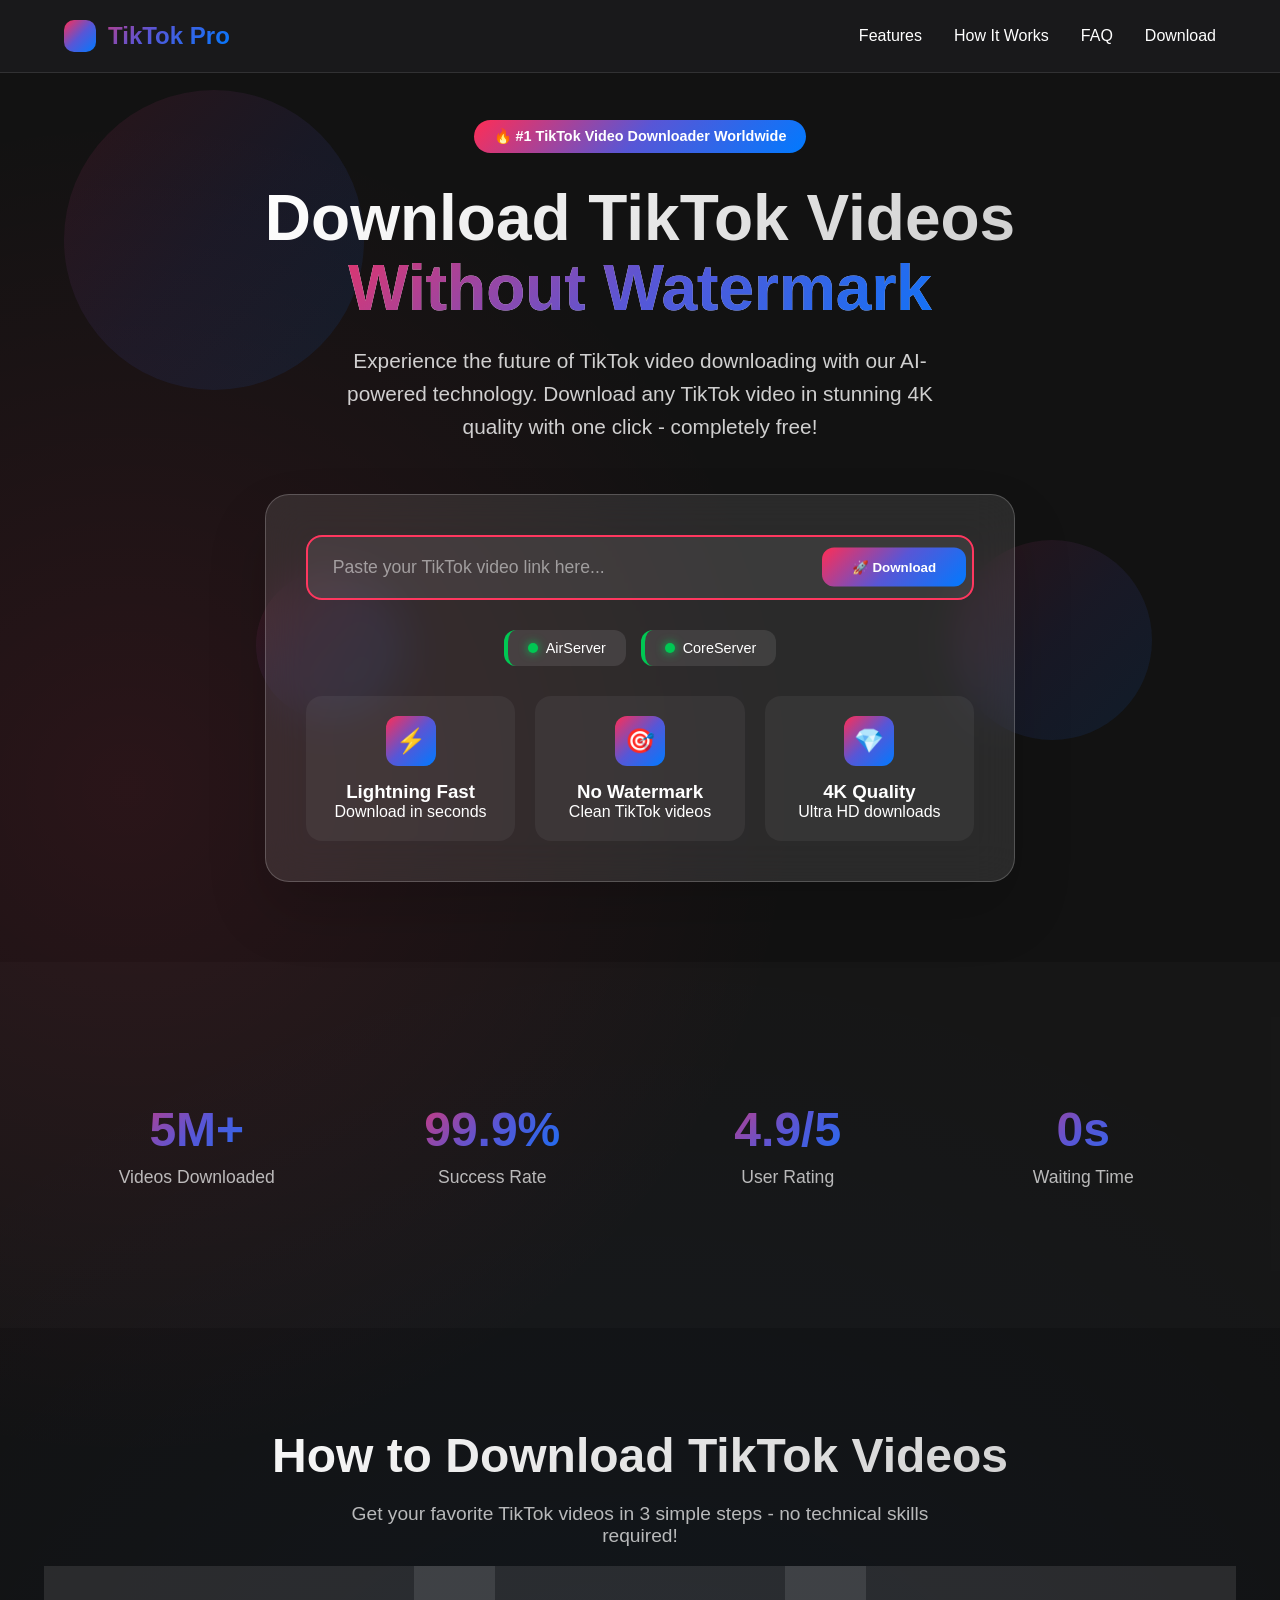
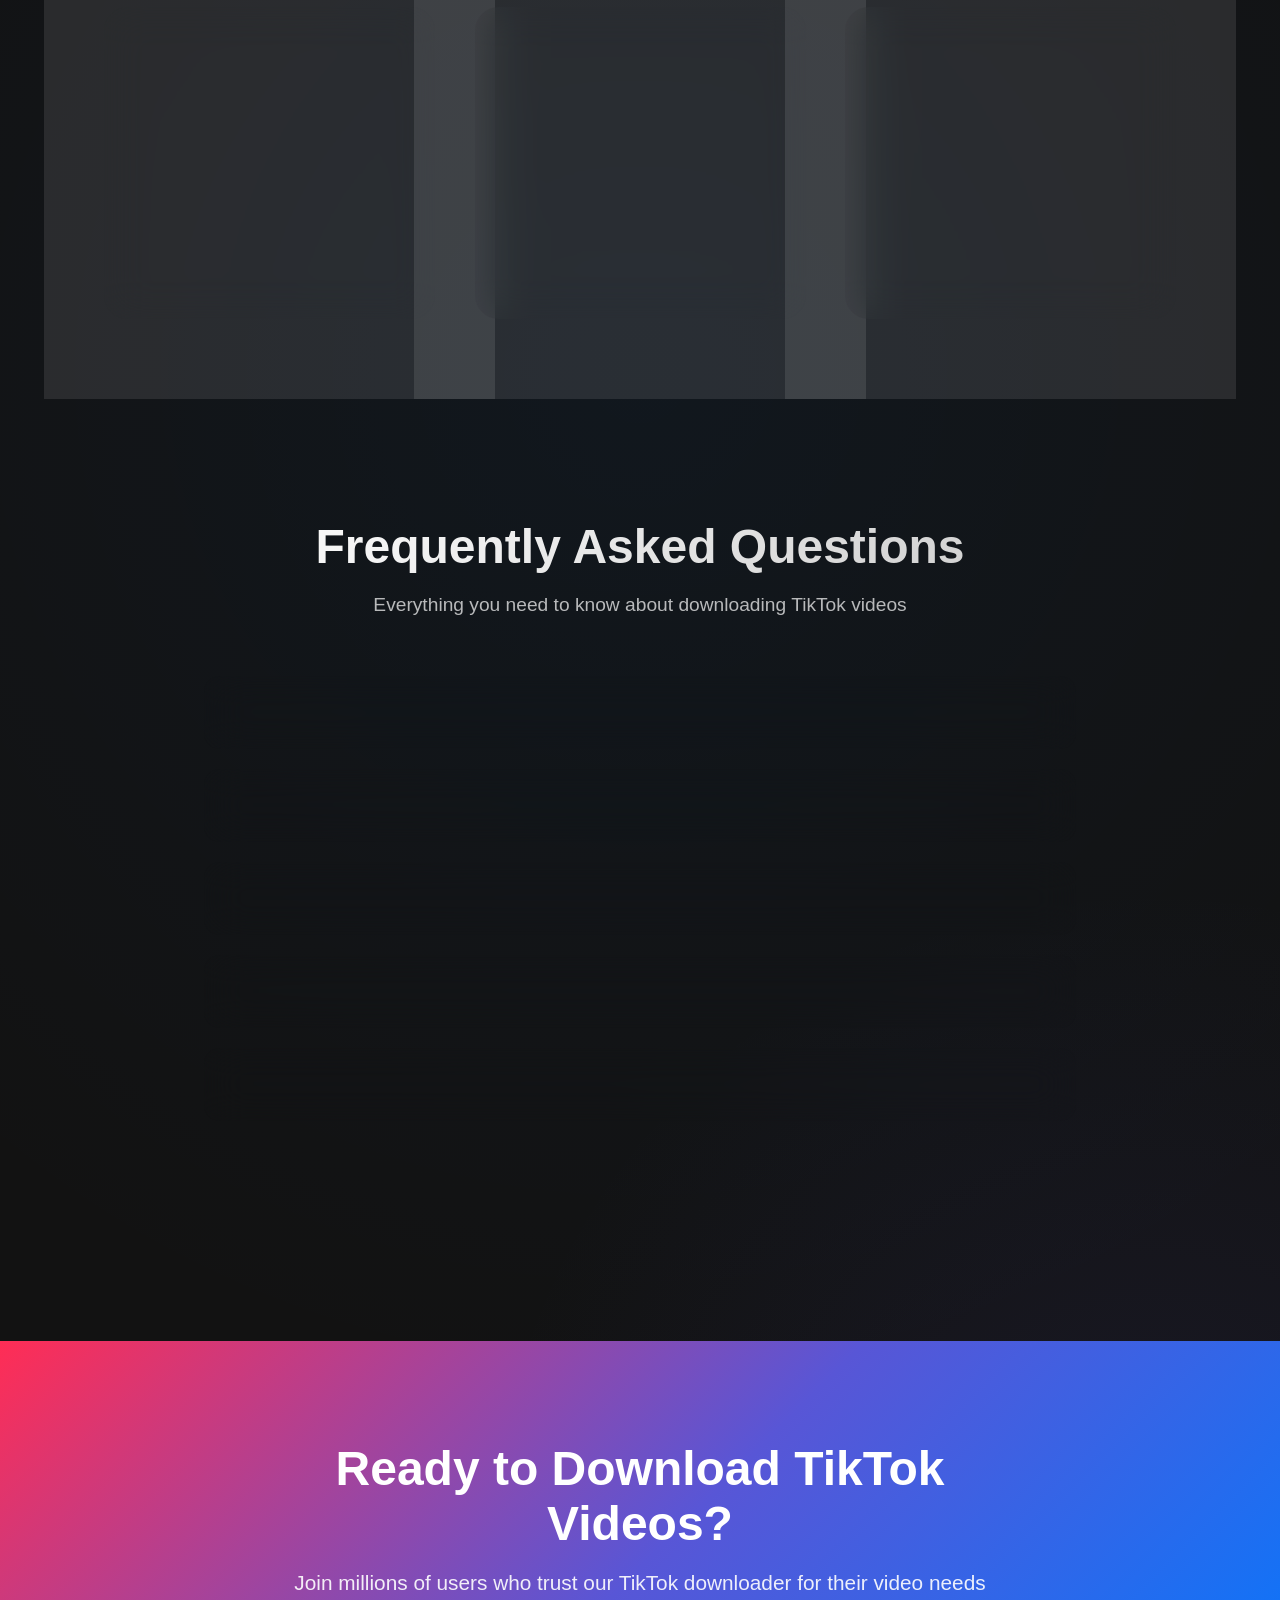
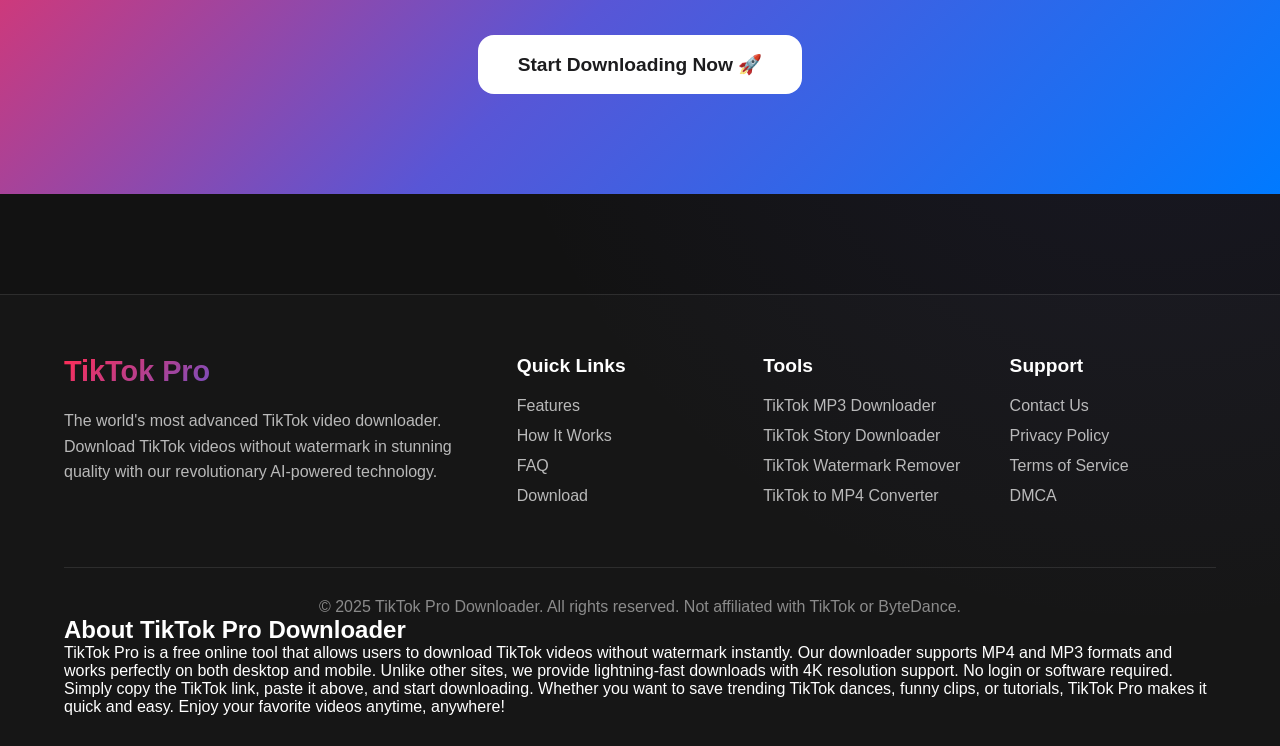
==== index.html @ abf9daca "Create index.html" ====
<!DOCTYPE html>
<html lang="en" dir="ltr">
<head>
    <!-- Google tag (gtag.js) -->
<script async src="https://www.googletagmanager.com/gtag/js?id=G-RECQMVKDXV"></script>
<script>
  window.dataLayer = window.dataLayer || [];
  function gtag(){dataLayer.push(arguments);}
  gtag('js', new Date());

  gtag('config', 'G-RECQMVKDXV');
</script>
    <meta name="google-site-verification" content="lVMtkhJx00oUNc1hNeSkJtUrA5D8DQFoH2conZ3Y4zc" />
    <meta charset="UTF-8">
    <meta name="viewport" content="width=device-width, initial-scale=1.0">
    <meta name="description" content="Revolutionary TikTok Video Downloader - Download TikTok videos without watermark in 4K Ultra HD quality. Fastest TikTok to MP4 converter with AI-powered technology. Save TikTok videos with one click - No limits, no registration, completely free!">
    <meta name="keywords" content="tiktok downloader, tiktok video downloader, tiktok to mp4, download tiktok videos, download tiktok video, tiktok mp4 downloader, tiktok mp4 download, save tiktok video, tiktok download without watermark, tiktokto mp4, tiktokdownloadvideo, sss tiktoj, snaptik spp, save tik tok com, load video tiktok, downloadtiktok com, downloaders tik tok, tiktok free download, tiktok watermark remover free, download tiktok video without watermark, download tiktok without water, dow tiktok without watermark, daolnwod tiktok, save tiktok without watermark, downl9ad tiktok, dow video tiktok, snaptik tiktok downloader, tiktok to mp3, save tiktok video, down video tiktok, tiktok downloader no watermark, snaptiktok, downl9ad tiktok, sss tiktok, tiktok to mp4, remove tiktok watermark free, tiktok download pc, tiktok saver, tiktok downloader app, save tiktok, download tiktok without watermark, tiktok watermark remover, tiktok download video, download video tiktok, tiktokvideodownload com, tik video download, tik tokvideo download, tik tok video dow, tik tik downloader, download tik videos, daolnwod tiktok video, tiktokvideodownload, snaptiks, downloadtiktokvideo com, tiktok dow, snap tik, tiktokdownload, download tiktok video, tiktok video downloader, sss tiktok download, ssstiktok download, sss tik tok, tikmate, ssstiktok hd, tikmate hd, tiktok downloader hd, tiktok mate, tikdownloader, tiktok video download hd, tiktok video download without watermark, tik tok video download, sss tiktok io, tiktok video download 4k">
    <meta name="author" content="TikTok Pro Downloader">
    <title>🚀 TikTok Pro Downloader - Download TikTok Videos in 4K Without Watermark</title>
    
    <!-- Structured Data for SEO -->
    <script type="application/ld+json">
    {
        "@context": "https://schema.org",
        "@type": "WebApplication",
        "name": "TikTok Pro Downloader",
        "description": "Revolutionary TikTok Video Downloader with AI-powered technology. Download TikTok videos without watermark in 4K Ultra HD quality",
        "applicationCategory": "UtilityApplication",
        "operatingSystem": "Any",
        "offers": {
            "@type": "Offer",
            "price": "0",
            "priceCurrency": "USD"
        },
        "aggregateRating": {
            "@type": "AggregateRating",
            "ratingValue": "4.9",
            "ratingCount": "15842"
        }
    }
    </script>

    <style>
        :root {
            --primary: #FF2D55;
            --secondary: #5856D6;
            --accent: #FF375F;
            --dark: #1C1C1E;
            --darker: #121212;
            --light: #F2F2F7;
            --gradient: linear-gradient(135deg, #FF2D55 0%, #5856D6 50%, #007AFF 100%);
            --glass: rgba(255, 255, 255, 0.1);
            --glass-border: rgba(255, 255, 255, 0.2);
            --shadow: 0 20px 40px rgba(0, 0, 0, 0.1);
            --shadow-lg: 0 30px 60px rgba(0, 0, 0, 0.15);
        }

        * {
            margin: 0;
            padding: 0;
            box-sizing: border-box;
            font-family: 'SF Pro Display', -apple-system, BlinkMacSystemFont, 'Segoe UI', Roboto, sans-serif;
        }

        body {
            background: var(--darker);
            color: white;
            min-height: 100vh;
            overflow-x: hidden;
            background-image: 
                radial-gradient(circle at 10% 20%, rgba(255, 45, 85, 0.1) 0%, transparent 20%),
                radial-gradient(circle at 90% 80%, rgba(88, 86, 214, 0.1) 0%, transparent 20%),
                radial-gradient(circle at 50% 50%, rgba(0, 122, 255, 0.05) 0%, transparent 50%);
        }

        /* Floating Background Elements */
        .floating-elements {
            position: fixed;
            top: 0;
            left: 0;
            width: 100%;
            height: 100%;
            pointer-events: none;
            z-index: -1;
        }

        .floating-element {
            position: absolute;
            background: var(--gradient);
            border-radius: 50%;
            opacity: 0.1;
            animation: float 20s infinite linear;
        }

        .floating-element:nth-child(1) { width: 300px; height: 300px; top: 10%; left: 5%; animation-delay: 0s; }
        .floating-element:nth-child(2) { width: 200px; height: 200px; top: 60%; right: 10%; animation-delay: -5s; }
        .floating-element:nth-child(3) { width: 150px; height: 150px; bottom: 20%; left: 20%; animation-delay: -10s; }

        @keyframes float {
            0%, 100% { transform: translateY(0px) rotate(0deg); }
            25% { transform: translateY(-20px) rotate(90deg); }
            50% { transform: translateY(0px) rotate(180deg); }
            75% { transform: translateY(20px) rotate(270deg); }
        }

        /* Glass Morphism Container */
        .glass-container {
            background: var(--glass);
            backdrop-filter: blur(20px);
            border: 1px solid var(--glass-border);
            border-radius: 24px;
            box-shadow: var(--shadow);
        }

        /* Header */
        .main-header {
            padding: 20px 5%;
            position: fixed;
            top: 0;
            width: 100%;
            z-index: 1000;
            background: rgba(28, 28, 30, 0.8);
            backdrop-filter: blur(20px);
            border-bottom: 1px solid rgba(255, 255, 255, 0.1);
        }

        .nav-container {
            max-width: 1400px;
            margin: 0 auto;
            display: flex;
            justify-content: space-between;
            align-items: center;
        }

        .logo {
            display: flex;
            align-items: center;
            gap: 12px;
            font-size: 1.5rem;
            font-weight: 700;
            background: var(--gradient);
            -webkit-background-clip: text;
            background-clip: text;
            color: transparent;
        }

        .logo-icon {
            width: 32px;
            height: 32px;
            background: var(--gradient);
            border-radius: 10px;
            display: flex;
            align-items: center;
            justify-content: center;
        }

        .nav-links {
            display: flex;
            gap: 32px;
            list-style: none;
        }

        .nav-links a {
            color: white;
            text-decoration: none;
            font-weight: 500;
            transition: all 0.3s ease;
            position: relative;
        }

        .nav-links a:hover {
            color: var(--accent);
        }

        .nav-links a::after {
            content: '';
            position: absolute;
            bottom: -5px;
            left: 0;
            width: 0;
            height: 2px;
            background: var(--gradient);
            transition: width 0.3s ease;
        }

        .nav-links a:hover::after {
            width: 100%;
        }

        /* Hero Section */
        .hero {
            min-height: 100vh;
            display: flex;
            align-items: center;
            justify-content: center;
            padding: 120px 5% 80px;
            position: relative;
        }

        .hero-content {
            max-width: 1200px;
            text-align: center;
            z-index: 2;
        }

        .hero-badge {
            display: inline-block;
            background: var(--gradient);
            padding: 8px 20px;
            border-radius: 50px;
            font-size: 0.9rem;
            font-weight: 600;
            margin-bottom: 30px;
            animation: pulse 2s infinite;
        }

        @keyframes pulse {
            0%, 100% { transform: scale(1); }
            50% { transform: scale(1.05); }
        }

        .hero-title {
            font-size: 4rem;
            font-weight: 800;
            margin-bottom: 20px;
            background: linear-gradient(135deg, #fff 0%, #ccc 100%);
            -webkit-background-clip: text;
            background-clip: text;
            color: transparent;
            line-height: 1.1;
        }

        .hero-subtitle {
            font-size: 1.3rem;
            color: rgba(255, 255, 255, 0.8);
            margin-bottom: 50px;
            max-width: 600px;
            margin-left: auto;
            margin-right: auto;
            line-height: 1.6;
        }

        /* Download Box */
        .download-box {
            max-width: 800px;
            margin: 0 auto;
            padding: 40px;
            background: var(--glass);
            backdrop-filter: blur(20px);
            border: 1px solid var(--glass-border);
            border-radius: 24px;
            box-shadow: var(--shadow-lg);
        }

        .url-input-container {
            position: relative;
            margin-bottom: 30px;
        }

        .url-input {
            width: 100%;
            padding: 20px 140px 20px 25px;
            background: rgba(255, 255, 255, 0.05);
            border: 2px solid rgba(255, 255, 255, 0.1);
            border-radius: 16px;
            color: white;
            font-size: 1.1rem;
            transition: all 0.3s ease;
        }

        .url-input:focus {
            outline: none;
            border-color: var(--accent);
            background: rgba(255, 255, 255, 0.08);
        }

        .url-input::placeholder {
            color: rgba(255, 255, 255, 0.5);
        }

        .download-btn {
            position: absolute;
            right: 8px;
            top: 50%;
            transform: translateY(-50%);
            background: var(--gradient);
            border: none;
            padding: 12px 30px;
            border-radius: 12px;
            color: white;
            font-weight: 600;
            cursor: pointer;
            transition: all 0.3s ease;
            display: flex;
            align-items: center;
            gap: 8px;
        }

        .download-btn:hover {
            transform: translateY(-50%) scale(1.05);
            box-shadow: 0 10px 25px rgba(255, 45, 85, 0.3);
        }

        .features-grid {
            display: grid;
            grid-template-columns: repeat(3, 1fr);
            gap: 20px;
            margin-top: 30px;
        }

        .feature-card {
            padding: 20px;
            background: rgba(255, 255, 255, 0.05);
            border-radius: 16px;
            text-align: center;
            transition: all 0.3s ease;
        }

        .feature-card:hover {
            transform: translateY(-5px);
            background: rgba(255, 255, 255, 0.08);
        }

        .feature-icon {
            width: 50px;
            height: 50px;
            margin: 0 auto 15px;
            background: var(--gradient);
            border-radius: 12px;
            display: flex;
            align-items: center;
            justify-content: center;
            font-size: 1.5rem;
        }

        /* Status and Results */
        .status-section {
            margin-top: 30px;
            text-align: center;
        }

        .server-status {
            display: flex;
            justify-content: center;
            gap: 15px;
            margin-bottom: 20px;
            flex-wrap: wrap;
        }

        .server-item {
            padding: 10px 20px;
            background: rgba(255, 255, 255, 0.1);
            border-radius: 12px;
            font-size: 0.9rem;
            display: flex;
            align-items: center;
            gap: 8px;
        }

        .server-online {
            border-left: 4px solid #00c853;
        }

        .server-offline {
            border-left: 4px solid #ff1744;
        }

        .status-indicator {
            width: 10px;
            height: 10px;
            border-radius: 50%;
            display: inline-block;
        }

        .online {
            background: #00c853;
            box-shadow: 0 0 10px #00c853;
        }

        .offline {
            background: #ff1744;
        }

        .loading {
            display: none;
            text-align: center;
            margin: 20px 0;
        }

        .loading-spinner {
            border: 4px solid rgba(255, 255, 255, 0.3);
            border-radius: 50%;
            border-top: 4px solid var(--accent);
            width: 50px;
            height: 50px;
            animation: spin 1s linear infinite;
            margin: 0 auto 15px;
        }

        @keyframes spin {
            0% { transform: rotate(0deg); }
            100% { transform: rotate(360deg); }
        }

        .error-message {
            display: none;
            background: rgba(244, 67, 54, 0.1);
            padding: 15px;
            border-radius: 12px;
            color: #ff5252;
            margin: 15px 0;
            border-left: 4px solid #ff5252;
        }

        .result-section {
            display: none;
            background: rgba(255, 255, 255, 0.05);
            padding: 30px;
            border-radius: 16px;
            margin-top: 30px;
            text-align: center;
        }

        .video-preview {
            width: 100%;
            max-width: 400px;
            border-radius: 12px;
            margin: 20px 0;
            background: #000;
            box-shadow: 0 10px 30px rgba(0, 0, 0, 0.3);
        }

        .method-indicator {
            background: rgba(0, 200, 83, 0.1);
            padding: 10px 20px;
            border-radius: 50px;
            display: inline-block;
            margin: 15px 0;
            border: 1px solid rgba(0, 200, 83, 0.3);
        }

        /* Stats Section */
        .stats-section {
            padding: 100px 5%;
            background: rgba(255, 255, 255, 0.02);
        }

        .stats-grid {
            display: grid;
            grid-template-columns: repeat(4, 1fr);
            gap: 30px;
            max-width: 1200px;
            margin: 0 auto;
        }

        .stat-card {
            text-align: center;
            padding: 40px 20px;
        }

        .stat-number {
            font-size: 3rem;
            font-weight: 800;
            background: var(--gradient);
            -webkit-background-clip: text;
            background-clip: text;
            color: transparent;
            margin-bottom: 10px;
        }

        .stat-label {
            color: rgba(255, 255, 255, 0.7);
            font-size: 1.1rem;
        }

        /* How It Works */
        .how-it-works {
            padding: 100px 5%;
            max-width: 1200px;
            margin: 0 auto;
        }

        .section-title {
            text-align: center;
            font-size: 3rem;
            font-weight: 800;
            margin-bottom: 20px;
            background: linear-gradient(135deg, #fff 0%, #ccc 100%);
            -webkit-background-clip: text;
            background-clip: text;
            color: transparent;
        }

        .section-subtitle {
            text-align: center;
            font-size: 1.2rem;
            color: rgba(255, 255, 255, 0.7);
            margin-bottom: 60px;
            max-width: 600px;
            margin-left: auto;
            margin-right: auto;
        }

        .steps-container {
            display: grid;
            grid-template-columns: repeat(3, 1fr);
            gap: 40px;
        }

        .step-card {
            padding: 40px 30px;
            text-align: center;
            position: relative;
        }

        .step-number {
            width: 60px;
            height: 60px;
            background: var(--gradient);
            border-radius: 50%;
            display: flex;
            align-items: center;
            justify-content: center;
            font-size: 1.5rem;
            font-weight: 700;
            margin: 0 auto 25px;
        }

        .step-title {
            font-size: 1.5rem;
            font-weight: 700;
            margin-bottom: 15px;
        }

        .step-description {
            color: rgba(255, 255, 255, 0.7);
            line-height: 1.6;
        }

        /* FAQ Section */
        .faq-section {
            padding: 100px 5%;
            max-width: 1000px;
            margin: 0 auto;
        }

        .faq-container {
            margin-top: 50px;
        }

        .faq-item {
            margin-bottom: 20px;
            border-radius: 16px;
            overflow: hidden;
        }

        .faq-question {
            padding: 25px 30px;
            background: rgba(255, 255, 255, 0.05);
            border: none;
            color: white;
            font-size: 1.1rem;
            font-weight: 600;
            text-align: left;
            width: 100%;
            cursor: pointer;
            display: flex;
            justify-content: space-between;
            align-items: center;
            transition: all 0.3s ease;
        }

        .faq-question:hover {
            background: rgba(255, 255, 255, 0.08);
        }

        .faq-answer {
            padding: 0 30px;
            max-height: 0;
            overflow: hidden;
            background: rgba(255, 255, 255, 0.02);
            transition: all 0.3s ease;
        }

        .faq-item.active .faq-answer {
            padding: 25px 30px;
            max-height: 500px;
        }

        .faq-item.active .faq-icon {
            transform: rotate(45deg);
        }

        .faq-icon {
            transition: transform 0.3s ease;
        }

        /* CTA Section */
        .cta-section {
            padding: 100px 5%;
            text-align: center;
            background: var(--gradient);
            margin: 100px 0;
            position: relative;
            overflow: hidden;
        }

        .cta-content {
            max-width: 800px;
            margin: 0 auto;
            position: relative;
            z-index: 2;
        }

        .cta-title {
            font-size: 3rem;
            font-weight: 800;
            margin-bottom: 20px;
        }

        .cta-subtitle {
            font-size: 1.3rem;
            margin-bottom: 40px;
            opacity: 0.9;
        }

        .cta-button {
            background: white;
            color: var(--dark);
            border: none;
            padding: 18px 40px;
            border-radius: 16px;
            font-size: 1.2rem;
            font-weight: 700;
            cursor: pointer;
            transition: all 0.3s ease;
        }

        .cta-button:hover {
            transform: translateY(-3px);
            box-shadow: 0 20px 40px rgba(0, 0, 0, 0.2);
        }

        /* Footer */
        .main-footer {
            padding: 60px 5% 30px;
            background: rgba(255, 255, 255, 0.02);
            border-top: 1px solid rgba(255, 255, 255, 0.1);
        }

        .footer-content {
            max-width: 1200px;
            margin: 0 auto;
            display: grid;
            grid-template-columns: 2fr 1fr 1fr 1fr;
            gap: 40px;
        }

        .footer-column h3 {
            margin-bottom: 20px;
            font-size: 1.2rem;
        }

        .footer-links {
            list-style: none;
        }

        .footer-links li {
            margin-bottom: 12px;
        }

        .footer-links a {
            color: rgba(255, 255, 255, 0.7);
            text-decoration: none;
            transition: color 0.3s ease;
        }

        .footer-links a:hover {
            color: white;
        }

        .footer-bottom {
            max-width: 1200px;
            margin: 50px auto 0;
            padding-top: 30px;
            border-top: 1px solid rgba(255, 255, 255, 0.1);
            text-align: center;
            color: rgba(255, 255, 255, 0.5);
        }

        /* Responsive */
        @media (max-width: 1024px) {
            .hero-title { font-size: 3rem; }
            .features-grid { grid-template-columns: 1fr 1fr; }
            .stats-grid { grid-template-columns: 1fr 1fr; }
            .steps-container { grid-template-columns: 1fr; }
            .footer-content { grid-template-columns: 1fr 1fr; }
        }

        @media (max-width: 768px) {
            .hero-title { font-size: 2.5rem; }
            .features-grid { grid-template-columns: 1fr; }
            .stats-grid { grid-template-columns: 1fr; }
            .nav-links { display: none; }
            .footer-content { grid-template-columns: 1fr; }
        }
    </style>
    <script type="application/ld+json">
{
  "@context": "https://schema.org",
  "@type": "WebApplication",
  "name": "TikTok Pro Downloader",
  "applicationCategory": "MultimediaApplication",
  "operatingSystem": "Web",
  "url": "https://tikmob.github.io/tiktok/",
  "description": "Free TikTok video downloader without watermark. Save TikTok videos in HD and MP4 formats instantly online.",
  "creator": {
    "@type": "Organization",
    "name": "TikTok Pro"
  }
}
</script>

</head>
<body>    
    <!-- Floating Background Elements -->
    <div class="floating-elements">
        <div class="floating-element"></div>
        <div class="floating-element"></div>
        <div class="floating-element"></div>
    </div>

    <!-- Header -->
    <header class="main-header">
        <div class="nav-container">
            <div class="logo">
                <div class="logo-icon">🚀</div>
                TikTok Pro
            </div>
            <nav>
                <ul class="nav-links">
                    <li><a href="#features">Features</a></li>
                    <li><a href="#how-it-works">How It Works</a></li>
                    <li><a href="#faq">FAQ</a></li>
                    <li><a href="#download">Download</a></li>
                </ul>
            </nav>
        </div>
    </header>

    <!-- Hero Section -->
    <section class="hero">
        <div class="hero-content">
            <div class="hero-badge">🔥 #1 TikTok Video Downloader Worldwide</div>
            <h1 class="hero-title">
                Download TikTok Videos
                <span style="display: block; background: var(--gradient); -webkit-background-clip: text; background-clip: text; color: transparent;">Without Watermark</span>
            </h1>
            <p class="hero-subtitle">
                Experience the future of TikTok video downloading with our AI-powered technology. 
                Download any TikTok video in stunning 4K quality with one click - completely free!
            </p>
            
            <div class="download-box">
                <div class="url-input-container">
                    <input type="text" class="url-input" placeholder="Paste your TikTok video link here..." id="videoUrl">
                    <button class="download-btn" id="downloadBtn">
                        <span>🚀 Download</span>
                    </button>
                </div>
                
                <!-- Server Status -->
                <div class="status-section">
                    <div class="server-status">
                        <div class="server-item server-online">
                            <span class="status-indicator online"></span>
                            <span>AirServer</span>
                        </div>
                        <div class="server-item server-online">
                            <span class="status-indicator online"></span>
                            <span>CoreServer</span>
                        </div>
                    </div>
                    
                    <div class="loading" id="loading">
                        <div class="loading-spinner"></div>
                        <p id="loadingText">Connecting to download service...</p>
                    </div>
                    
                    <div class="error-message" id="errorMessage"></div>
                    
                    <div class="result-section" id="resultSection">
                        <h3>✅ Video Downloaded Successfully!</h3>
                        <div class="method-indicator" id="methodUsed">
                            Downloaded via: <strong id="methodName">AirServer</strong>
                        </div>
                        <video class="video-preview" id="videoPreview" controls></video>
                        <button class="download-btn" id="saveBtn" style="position: relative; transform: none; margin-top: 15px;">
                            <span>📥 Save Video</span>
                        </button>
                    </div>
                </div>
                
                <div class="features-grid">
                    <div class="feature-card">
                        <div class="feature-icon">⚡</div>
                        <h3>Lightning Fast</h3>
                        <p>Download in seconds</p>
                    </div>
                    <div class="feature-card">
                        <div class="feature-icon">🎯</div>
                        <h3>No Watermark</h3>
                        <p>Clean TikTok videos</p>
                    </div>
                    <div class="feature-card">
                        <div class="feature-icon">💎</div>
                        <h3>4K Quality</h3>
                        <p>Ultra HD downloads</p>
                    </div>
                </div>
            </div>
        </div>
    </section>

    <!-- Stats Section -->
    <section class="stats-section">
        <div class="stats-grid">
            <div class="stat-card">
                <div class="stat-number">5M+</div>
                <div class="stat-label">Videos Downloaded</div>
            </div>
            <div class="stat-card">
                <div class="stat-number">99.9%</div>
                <div class="stat-label">Success Rate</div>
            </div>
            <div class="stat-card">
                <div class="stat-number">4.9/5</div>
                <div class="stat-label">User Rating</div>
            </div>
            <div class="stat-card">
                <div class="stat-number">0s</div>
                <div class="stat-label">Waiting Time</div>
            </div>
        </div>
    </section>

    <!-- How It Works -->
    <section class="how-it-works" id="how-it-works">
        <h2 class="section-title">How to Download TikTok Videos</h2>
        <p class="section-subtitle">Get your favorite TikTok videos in 3 simple steps - no technical skills required!</p>
        
        <div class="steps-container">
            <div class="step-card glass-container">
                <div class="step-number">1</div>
                <h3 class="step-title">Copy TikTok Link</h3>
                <p class="step-description">
                    Open the TikTok app and find the video you want to download. 
                    Click the share button and copy the video link to your clipboard.
                </p>
            </div>
            <div class="step-card glass-container">
                <div class="step-number">2</div>
                <h3 class="step-title">Paste & Download</h3>
                <p class="step-description">
                    Paste the copied TikTok URL into our downloader above. 
                    Our AI technology will instantly process your TikTok video download request.
                </p>
            </div>
            <div class="step-card glass-container">
                <div class="step-number">3</div>
                <h3 class="step-title">Save Your Video</h3>
                <p class="step-description">
                    Click the download button and save your TikTok video without watermark 
                    in the highest available quality - ready to share anywhere!
                </p>
            </div>
        </div>
    </section>

    <!-- FAQ Section -->
    <section class="faq-section" id="faq">
        <h2 class="section-title">Frequently Asked Questions</h2>
        <p class="section-subtitle">Everything you need to know about downloading TikTok videos</p>
        
        <div class="faq-container">
            <div class="faq-item glass-container">
                <button class="faq-question">
                    Is this TikTok downloader completely free to use?
                    <span class="faq-icon">+</span>
                </button>
                <div class="faq-answer">
                    <p>Yes! Our TikTok video downloader is 100% free with no hidden costs. You can download unlimited TikTok videos without watermark - no registration required. We believe in providing the best TikTok download experience completely free of charge.</p>
                </div>
            </div>
            
            <div class="faq-item glass-container">
                <button class="faq-question">
                    How do I download TikTok videos without the watermark?
                    <span class="faq-icon">+</span>
                </button>
                <div class="faq-answer">
                    <p>Simply copy the TikTok video URL from the app, paste it into our downloader, and click download. Our advanced technology automatically removes the TikTok watermark while preserving the original video quality. You'll get a clean TikTok video ready for sharing.</p>
                </div>
            </div>
            
            <div class="faq-item glass-container">
                <button class="faq-question">
                    What's the maximum quality for TikTok video downloads?
                    <span class="faq-icon">+</span>
                </button>
                <div class="faq-answer">
                    <p>We support up to 4K Ultra HD quality for TikTok video downloads. The actual quality depends on the original video uploaded to TikTok. Our downloader always provides the highest available quality for each TikTok video you want to save.</p>
                </div>
            </div>
            
            <div class="faq-item glass-container">
                <button class="faq-question">
                    Can I download TikTok videos on mobile devices?
                    <span class="faq-icon">+</span>
                </button>
                <div class="faq-answer">
                    <p>Absolutely! Our TikTok downloader works perfectly on all devices - iPhone, Android, iPad, and desktop computers. The mobile-friendly interface makes it easy to download TikTok videos directly on your phone without installing any app.</p>
                </div>
            </div>
            
            <div class="faq-item glass-container">
                <button class="faq-question">
                    Is it legal to download TikTok videos?
                    <span class="faq-icon">+</span>
                </button>
                <div class="faq-answer">
                    <p>Downloading TikTok videos for personal use is generally acceptable. However, we recommend respecting copyright laws and the original creators' rights. Do not redistribute downloaded content without permission from the content owner.</p>
                </div>
            </div>
        </div>
    </section>

    <!-- CTA Section -->
    <section class="cta-section">
        <div class="cta-content">
            <h2 class="cta-title">Ready to Download TikTok Videos?</h2>
            <p class="cta-subtitle">Join millions of users who trust our TikTok downloader for their video needs</p>
            <button class="cta-button">Start Downloading Now 🚀</button>
        </div>
    </section>

    <!-- Footer -->
    <footer class="main-footer">
        <div class="footer-content">
            <div class="footer-column">
                <div class="logo" style="font-size: 1.8rem; margin-bottom: 20px;">TikTok Pro</div>
                <p style="color: rgba(255,255,255,0.7); line-height: 1.6;">
                    The world's most advanced TikTok video downloader. Download TikTok videos without watermark in stunning quality with our revolutionary AI-powered technology.
                </p>
            </div>
            
            <div class="footer-column">
                <h3>Quick Links</h3>
                <ul class="footer-links">
                    <li><a href="#features">Features</a></li>
                    <li><a href="#how-it-works">How It Works</a></li>
                    <li><a href="#faq">FAQ</a></li>
                    <li><a href="#download">Download</a></li>
                </ul>
            </div>
            
            <div class="footer-column">
                <h3>Tools</h3>
                <ul class="footer-links">
                    <li><a href="#">TikTok MP3 Downloader</a></li>
                    <li><a href="#">TikTok Story Downloader</a></li>
                    <li><a href="#">TikTok Watermark Remover</a></li>
                    <li><a href="#">TikTok to MP4 Converter</a></li>
                </ul>
            </div>
            
            <div class="footer-column">
                <h3>Support</h3>
                <ul class="footer-links">
                    <li><a href="https://tikmob.github.io/tiktok/contact.html">Contact Us</a></li>
                    <li><a href="https://tikmob.github.io/tiktok/privacy-policy.html">Privacy Policy</a></li>
                    <li><a href="https://tikmob.github.io/tiktok/terms-of-service.html">Terms of Service</a></li>
                    <li><a href="https://tikmob.github.io/tiktok/dmca.html">DMCA</a></li>
                </ul>
            </div>
        </div>
        
        <div class="footer-bottom">
            <p>&copy; 2025 TikTok Pro Downloader. All rights reserved. Not affiliated with TikTok or ByteDance.</p>
        </div>
        <section class="seo-content">
  <h2>About TikTok Pro Downloader</h2>
  <p>
    TikTok Pro is a free online tool that allows users to download TikTok videos 
    without watermark instantly. Our downloader supports MP4 and MP3 formats 
    and works perfectly on both desktop and mobile. Unlike other sites, we provide 
    lightning-fast downloads with 4K resolution support. No login or software required.
  </p>
  <p>
    Simply copy the TikTok link, paste it above, and start downloading. 
    Whether you want to save trending TikTok dances, funny clips, or tutorials, 
    TikTok Pro makes it quick and easy. Enjoy your favorite videos anytime, anywhere!
  </p>
</section>

    </footer>

    <script>
        // ====== TikTok Downloader with Auto Method Selection ======
        class TikTokDownloader {
            constructor() {
                this.currentVideo = null;
                this.workerURL = "https://tikmob.mohammedmila022.workers.dev/";
            }

            async downloadVideo(videoUrl) {
                // Try Cloudflare Worker first (Recommended)
                try {
                    console.log("🔄 Trying Cloudflare Worker (Primary)...");
                    const result = await this.tryWorker(videoUrl);
                    if (result.success) {
                        this.currentVideo = result.data;
                        return {
                            ...result,
                            method: 'worker'
                        };
                    }
                } catch (error) {
                    console.log("❌ Worker failed:", error.message);
                }

                // If Worker fails, try TikWM
                try {
                    console.log("🔄 Trying TikWM (Backup)...");
                    const result = await this.tryTikWM(videoUrl);
                    if (result.success) {
                        this.currentVideo = result.data;
                        return {
                            ...result,
                            method: 'tikwm'
                        };
                    }
                } catch (error) {
                    console.log("❌ TikWM failed:", error.message);
                }

                throw new Error('All download methods failed. Please try again later or use a different TikTok URL.');
            }

            async tryWorker(videoUrl) {
                const controller = new AbortController();
                const timeout = setTimeout(() => controller.abort(), 15000);

                try {
                    const response = await fetch(`${this.workerURL}?url=${encodeURIComponent(videoUrl)}`, {
                        signal: controller.signal,
                        headers: {
                            'Accept': 'application/json',
                            'User-Agent': 'Mozilla/5.0 (Windows NT 10.0; Win64; x64) AppleWebKit/537.36'
                        }
                    });

                    clearTimeout(timeout);

                    if (!response.ok) {
                        throw new Error(`Worker Error: ${response.status}`);
                    }

                    const data = await response.json();
                    console.log("Worker response:", data);
                    
                    // Handle different response formats from Worker
                    if (data.success && data.data && data.data.videoUrl) {
                        // Format 1: Direct video URL
                        return {
                            success: true,
                            data: data.data
                        };
                    } else if (data.apis && Array.isArray(data.apis)) {
                        // Format 2: Worker provides API instructions
                        return await this.useWorkerInstructions(data.apis, videoUrl);
                    } else if (data.videoUrl || data.url) {
                        // Format 3: Direct video URL in root
                        return {
                            success: true,
                            data: {
                                videoUrl: data.videoUrl || data.url,
                                title: data.title || "TikTok Video",
                                author: data.author || "User"
                            }
                        };
                    } else {
                        throw new Error('Worker: No video data received');
                    }

                } catch (error) {
                    clearTimeout(timeout);
                    throw error;
                }
            }

            async useWorkerInstructions(apis, videoUrl) {
                // Try APIs recommended by the worker
                for (const api of apis) {
                    try {
                        console.log(`Trying ${api.name} based on worker instructions...`);
                        let response;
                        
                        if (api.method === "POST") {
                            response = await fetch(api.url, {
                                method: 'POST',
                                headers: {
                                    'Content-Type': 'application/json',
                                    'Accept': 'application/json',
                                    'User-Agent': 'Mozilla/5.0 (Windows NT 10.0; Win64; x64) AppleWebKit/537.36'
                                },
                                body: JSON.stringify(api.body || { url: videoUrl })
                            });
                        } else {
                            response = await fetch(`${api.url}?url=${encodeURIComponent(videoUrl)}`, {
                                method: 'GET',
                                headers: {
                                    'Accept': 'application/json',
                                    'User-Agent': 'Mozilla/5.0 (Windows NT 10.0; Win64; x64) AppleWebKit/537.36'
                                }
                            });
                        }

                        if (response.ok) {
                            const data = await response.json();
                            const result = this.parseAPIResponse(api.name, data);
                            if (result.success) {
                                return result;
                            }
                        }
                    } catch (error) {
                        console.log(`${api.name} failed:`, error.message);
                        continue;
                    }
                }
                throw new Error('All Worker recommendations failed');
            }

            async tryTikWM(videoUrl) {
                const controller = new AbortController();
                const timeout = setTimeout(() => controller.abort(), 15000);

                try {
                    const response = await fetch('https://www.tikwm.com/api/', {
                        method: 'POST',
                        headers: {
                            'Content-Type': 'application/json',
                            'Accept': 'application/json',
                            'User-Agent': 'Mozilla/5.0 (Windows NT 10.0; Win64; x64) AppleWebKit/537.36'
                        },
                        body: JSON.stringify({ url: videoUrl }),
                        signal: controller.signal
                    });

                    clearTimeout(timeout);

                    if (!response.ok) {
                        throw new Error(`TikWM Error: ${response.status}`);
                    }

                    const data = await response.json();
                    
                    if (data.code === 0 && data.data && data.data.play) {
                        let videoUrl = data.data.play;
                        if (videoUrl && !videoUrl.startsWith('http')) {
                            videoUrl = 'https:' + videoUrl;
                        }
                        
                        return {
                            success: true,
                            data: {
                                videoUrl: videoUrl,
                                title: data.data.title || "TikTok Video",
                                author: data.data.author?.unique_id || "User",
                                duration: data.data.duration
                            }
                        };
                    } else if (data.msg) {
                        throw new Error(`TikWM: ${data.msg}`);
                    } else {
                        throw new Error('TikWM: Unknown error');
                    }

                } catch (error) {
                    clearTimeout(timeout);
                    throw error;
                }
            }

            parseAPIResponse(apiName, data) {
                switch (apiName) {
                    case "TikWM":
                        if (data.code === 0 && data.data && data.data.play) {
                            let videoUrl = data.data.play;
                            if (videoUrl && !videoUrl.startsWith('http')) {
                                videoUrl = 'https:' + videoUrl;
                            }
                            return {
                                success: true,
                                data: {
                                    videoUrl: videoUrl,
                                    title: data.data.title || "TikTok Video",
                                    author: data.data.author?.unique_id || "User"
                                }
                            };
                        }
                        break;
                        
                    case "SSSTik":
                        if (data.url) {
                            return {
                                success: true,
                                data: {
                                    videoUrl: data.url,
                                    title: data.title || "TikTok Video",
                                    author: data.author || "User"
                                }
                            };
                        }
                        break;
                        
                    default:
                        if (data.video_url || data.url) {
                            return {
                                success: true,
                                data: {
                                    videoUrl: data.video_url || data.url,
                                    title: data.title || "TikTok Video",
                                    author: data.author || "User"
                                }
                            };
                        }
                }
                
                return { success: false };
            }
        }

        // ====== Handle UI ======
        const downloader = new TikTokDownloader();
        const videoUrlInput = document.getElementById('videoUrl');
        const downloadBtn = document.getElementById('downloadBtn');
        const loading = document.getElementById('loading');
        const resultSection = document.getElementById('resultSection');
        const videoPreview = document.getElementById('videoPreview');
        const saveBtn = document.getElementById('saveBtn');
        const errorMessage = document.getElementById('errorMessage');
        const methodName = document.getElementById('methodName');
        const methodUsed = document.getElementById('methodUsed');
        const loadingText = document.getElementById('loadingText');

        function showError(msg) {
            errorMessage.innerHTML = `
                ${msg}
                <div style="margin-top: 10px; padding: 10px; background: rgba(255, 255, 255, 0.1); border-radius: 5px;">
                    <strong>💡 Tip:</strong> Try again in a few moments, or use a different TikTok URL.
                </div>
            `;
            errorMessage.style.display = 'block';
        }

        function hideError() {
            errorMessage.style.display = 'none';
        }

        function showLoading() {
            loading.style.display = 'block';
            resultSection.style.display = 'none';
            loadingText.textContent = "Connecting to download service...";
        }

        function hideLoading() {
            loading.style.display = 'none';
        }

        function updateLoadingText(text) {
            loadingText.textContent = text;
        }

        function isValidTikTokUrl(url) {
            const patterns = [
                /https?:\/\/(www\.)?tiktok\.com\/.+\/video\/\d+/,
                /https?:\/\/(vm|vt)\.tiktok\.com\/.+/,
                /https?:\/\/tiktok\.com\/@.+\/video\/\d+/
            ];
            return patterns.some(pattern => pattern.test(url));
        }

        // FAQ Toggle
        document.querySelectorAll('.faq-question').forEach(button => {
            button.addEventListener('click', () => {
                const faqItem = button.parentElement;
                faqItem.classList.toggle('active');
            });
        });

        // Download Functionality
        downloadBtn.addEventListener('click', async () => {
            const url = videoUrlInput.value.trim();
            
            if (!url) {
                showError('Please enter a TikTok video URL');
                return;
            }
            
            if (!isValidTikTokUrl(url)) {
                showError('Please enter a valid TikTok URL. Supported formats:<br>• https://www.tiktok.com/@username/video/1234567890<br>• https://vm.tiktok.com/ABCDEFG/');
                return;
            }
            
            hideError();
            showLoading();
            downloadBtn.disabled = true;
            
            try {
                updateLoadingText("Trying AirServer...");
                const result = await downloader.downloadVideo(url);
                
                videoPreview.src = result.data.videoUrl;
                
                // Show which method was used
                if (result.method === 'worker') {
                    methodName.textContent = 'AirServer (Primary)';
                    methodUsed.style.background = 'rgba(0, 200, 83, 0.1)';
                } else {
                    methodName.textContent = 'CoreServer (Backup)';
                    methodUsed.style.background = 'rgba(255, 193, 7, 0.1)';
                }
                
                hideLoading();
                resultSection.style.display = 'block';
                
                // Update SEO
                document.title = `Downloaded: ${result.data.title || "TikTok Video"} | TikTok Pro Downloader`;
                
                const metaDescription = document.querySelector('meta[name="description"]');
                if (metaDescription && result.data.title) {
                    metaDescription.content = `Download "${result.data.title}" TikTok video without watermark in MP4 format. Free TikTok video downloader.`;
                }
                
            } catch (error) {
                hideLoading();
                showError(error.message);
            } finally {
                downloadBtn.disabled = false;
            }
        });

        saveBtn.addEventListener('click', () => {
            if (downloader.currentVideo) {
                const a = document.createElement('a');
                a.href = downloader.currentVideo.videoUrl;
                a.download = 'tiktok-video.mp4';
                document.body.appendChild(a);
                a.click();
                document.body.removeChild(a);
            }
        });

        // Smooth scrolling for navigation links
        document.querySelectorAll('a[href^="#"]').forEach(anchor => {
            anchor.addEventListener('click', function (e) {
                e.preventDefault();
                const target = document.querySelector(this.getAttribute('href'));
                if (target) {
                    target.scrollIntoView({
                        behavior: 'smooth',
                        block: 'start'
                    });
                }
            });
        });

        // Add some interactive effects
        document.addEventListener('mousemove', (e) => {
            const floatingElements = document.querySelectorAll('.floating-element');
            floatingElements.forEach(el => {
                const speed = parseFloat(el.getAttribute('data-speed')) || 0.02;
                const x = (window.innerWidth - e.pageX * speed) / 100;
                const y = (window.innerHeight - e.pageY * speed) / 100;
                el.style.transform = `translateX(${x}px) translateY(${y}px)`;
            });
        });

        // Initialize
        document.addEventListener('DOMContentLoaded', () => {
            // Allow Enter key to submit
            videoUrlInput.addEventListener('keypress', (e) => {
                if (e.key === 'Enter') {
                    downloadBtn.click();
                }
            });
            
            // Focus on input field
            videoUrlInput.focus();
        });
    </script>
</body>
</html>
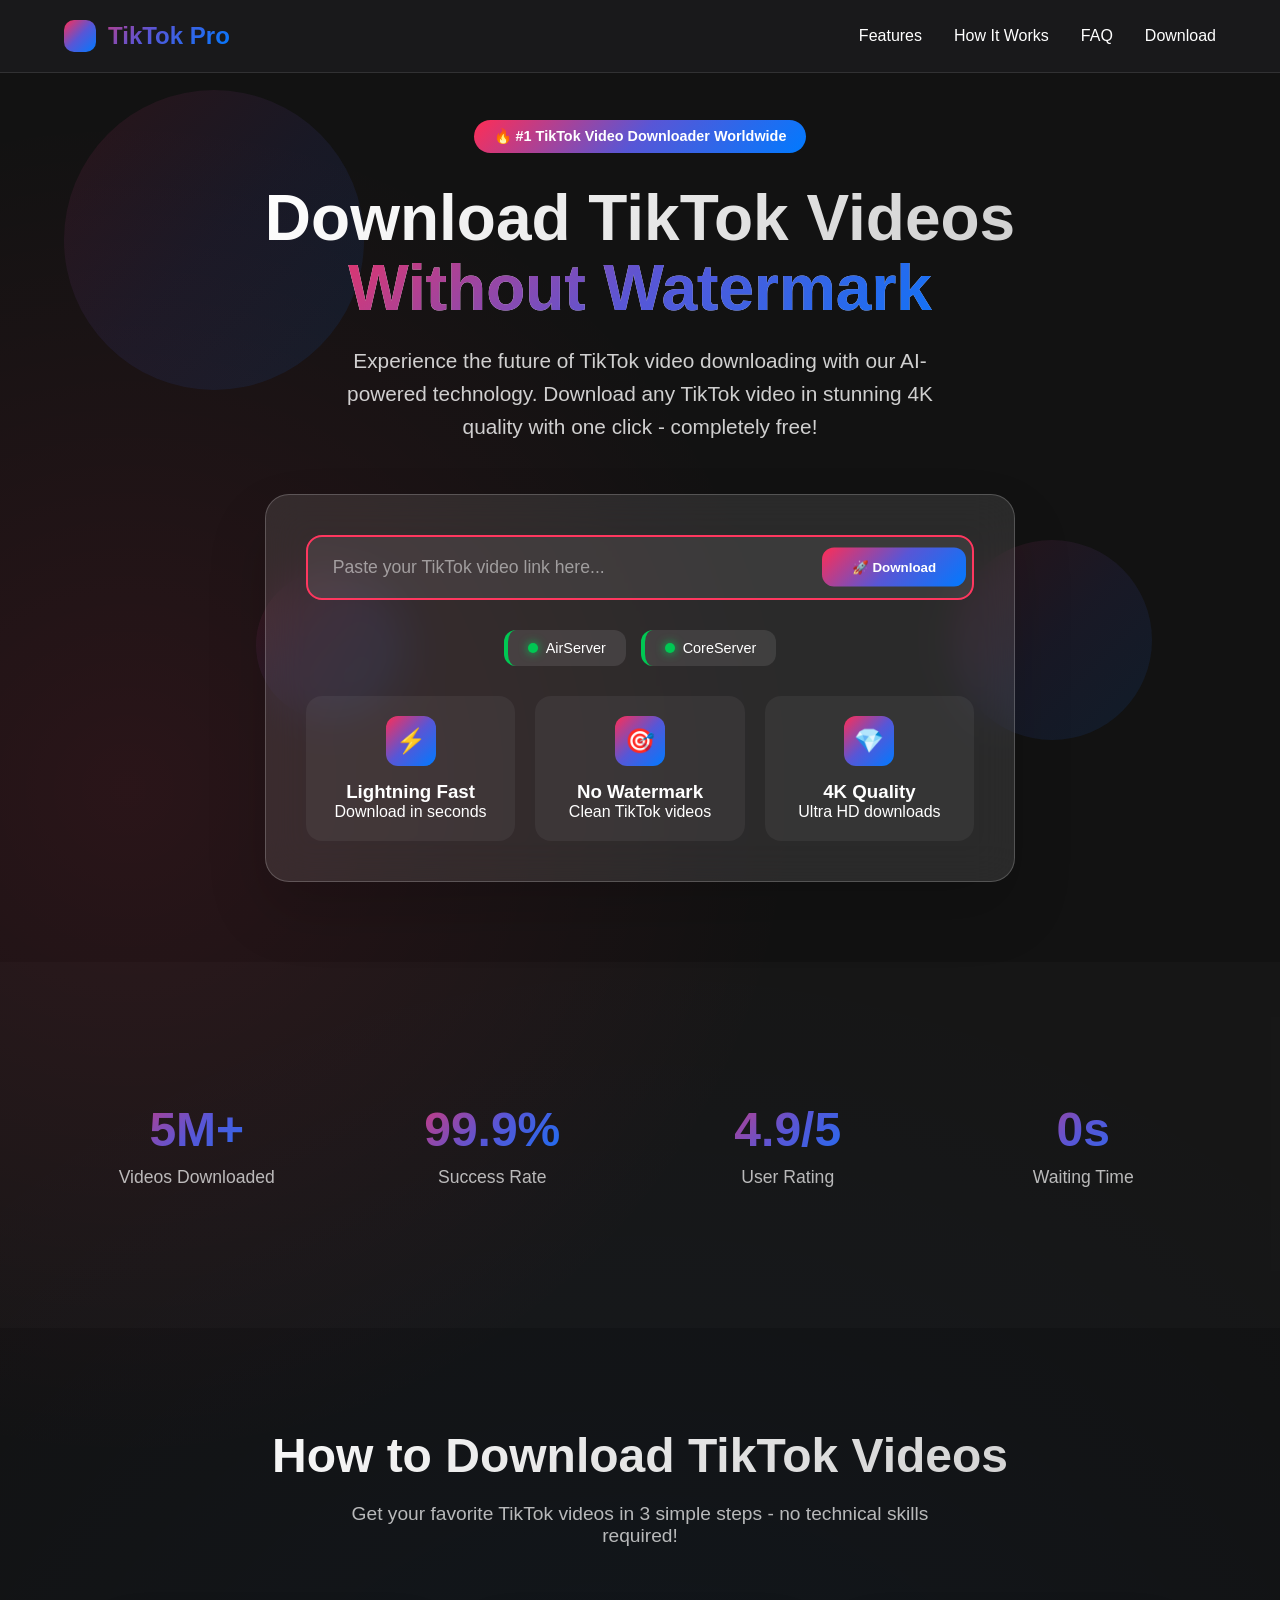
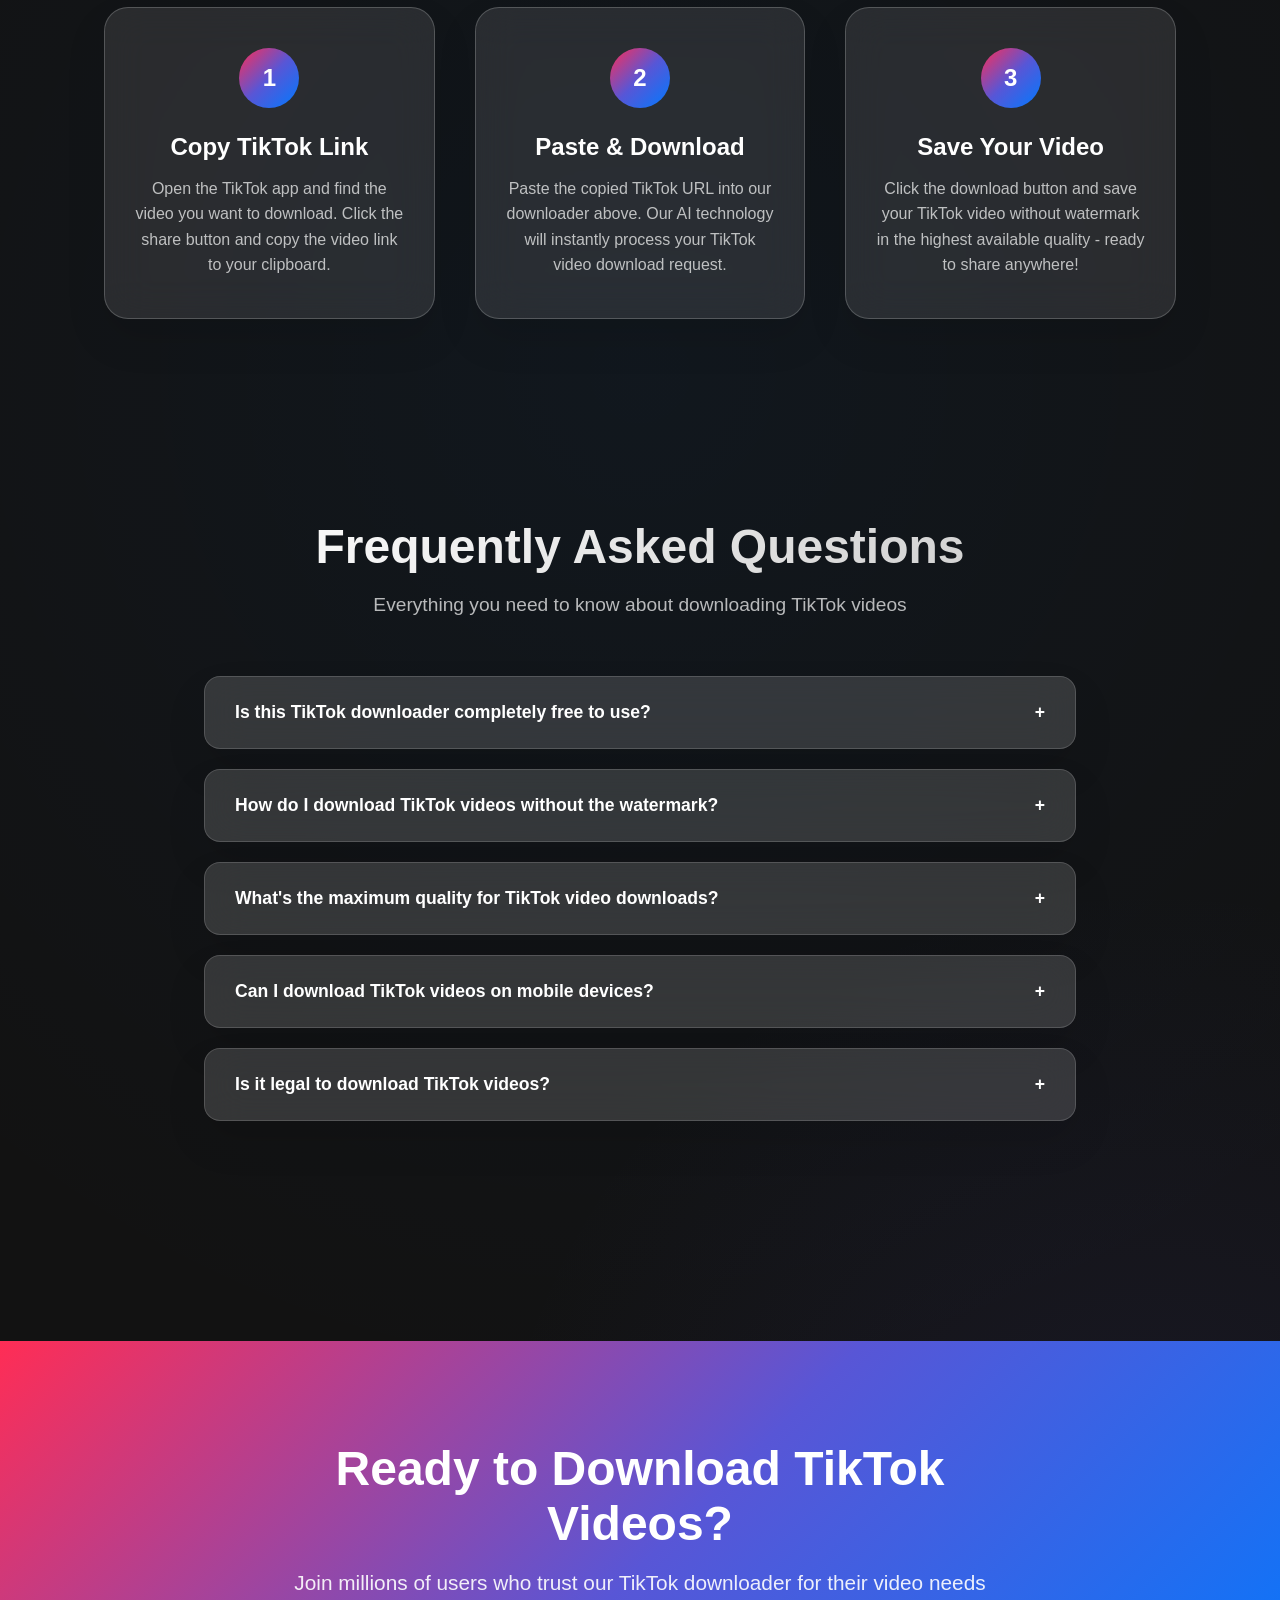
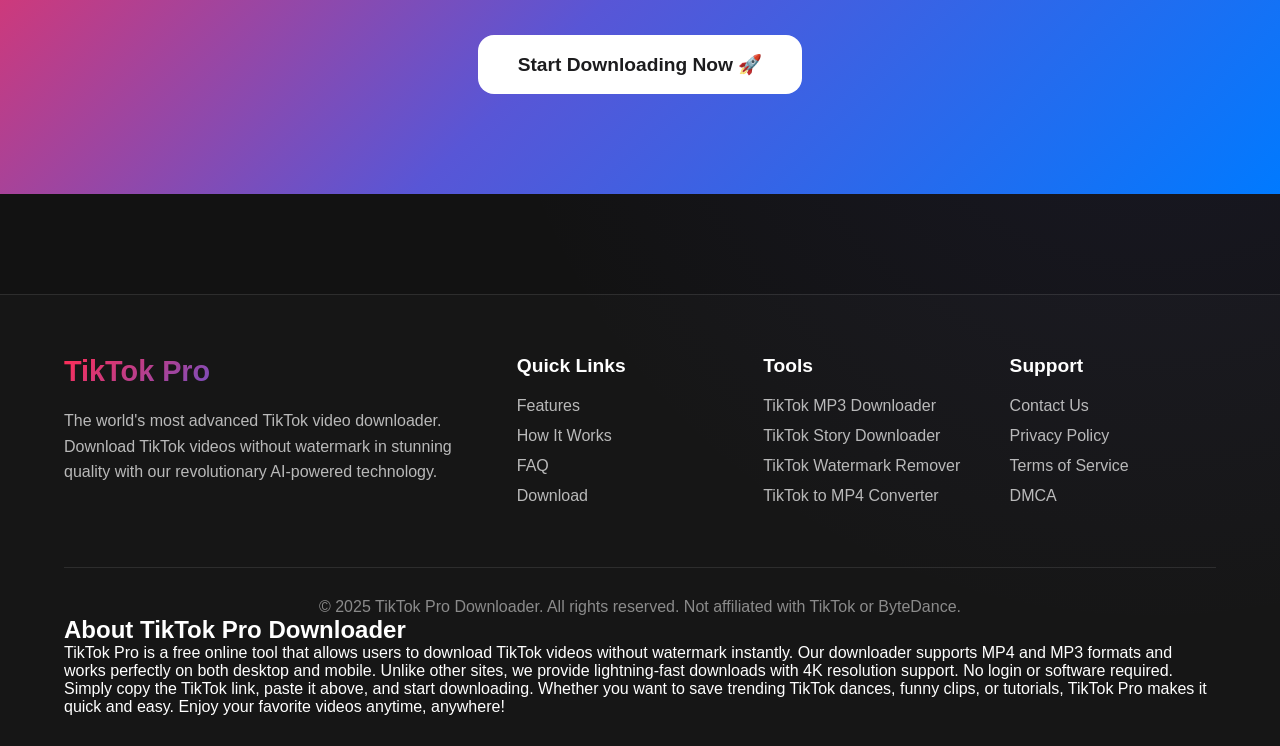
==== commit e72e5bab: "Rename index1.html to index.html" ====
--- a/index.html
+++ b/index.html
@@ -1351,16 +1351,46 @@
             }
         });
 
-        saveBtn.addEventListener('click', () => {
-            if (downloader.currentVideo) {
-                const a = document.createElement('a');
-                a.href = downloader.currentVideo.videoUrl;
-                a.download = 'tiktok-video.mp4';
-                document.body.appendChild(a);
-                a.click();
-                document.body.removeChild(a);
-            }
-        });
+        saveBtn.addEventListener('click', async () => {
+    if (downloader.currentVideo && downloader.currentVideo.videoUrl) {
+        try {
+            saveBtn.disabled = true;
+            saveBtn.innerHTML = '<span>⏳ Downloading...</span>';
+            
+            // جلب الفيديو كـ blob
+            const response = await fetch(downloader.currentVideo.videoUrl);
+            const blob = await response.blob();
+            
+            // إنشاء رابط تنزيل
+            const url = window.URL.createObjectURL(blob);
+            const a = document.createElement('a');
+            a.style.display = 'none';
+            a.href = url;
+            
+            // إنشاء اسم ملف مناسب
+            const title = downloader.currentVideo.title || 'tiktok-video';
+            const cleanTitle = title.replace(/[^a-z0-9]/gi, '_').toLowerCase();
+            a.download = `${cleanTitle}.mp4`;
+            
+            document.body.appendChild(a);
+            a.click();
+            
+            // التنظيف
+            window.URL.revokeObjectURL(url);
+            document.body.removeChild(a);
+            
+            // إعادة تعيين الزر
+            saveBtn.disabled = false;
+            saveBtn.innerHTML = '<span>📥 Save Video</span>';
+            
+        } catch (error) {
+            console.error('Download error:', error);
+            alert('Failed to download video. Please try again.');
+            saveBtn.disabled = false;
+            saveBtn.innerHTML = '<span>📥 Save Video</span>';
+        }
+    }
+});
 
         // Smooth scrolling for navigation links
         document.querySelectorAll('a[href^="#"]').forEach(anchor => {
